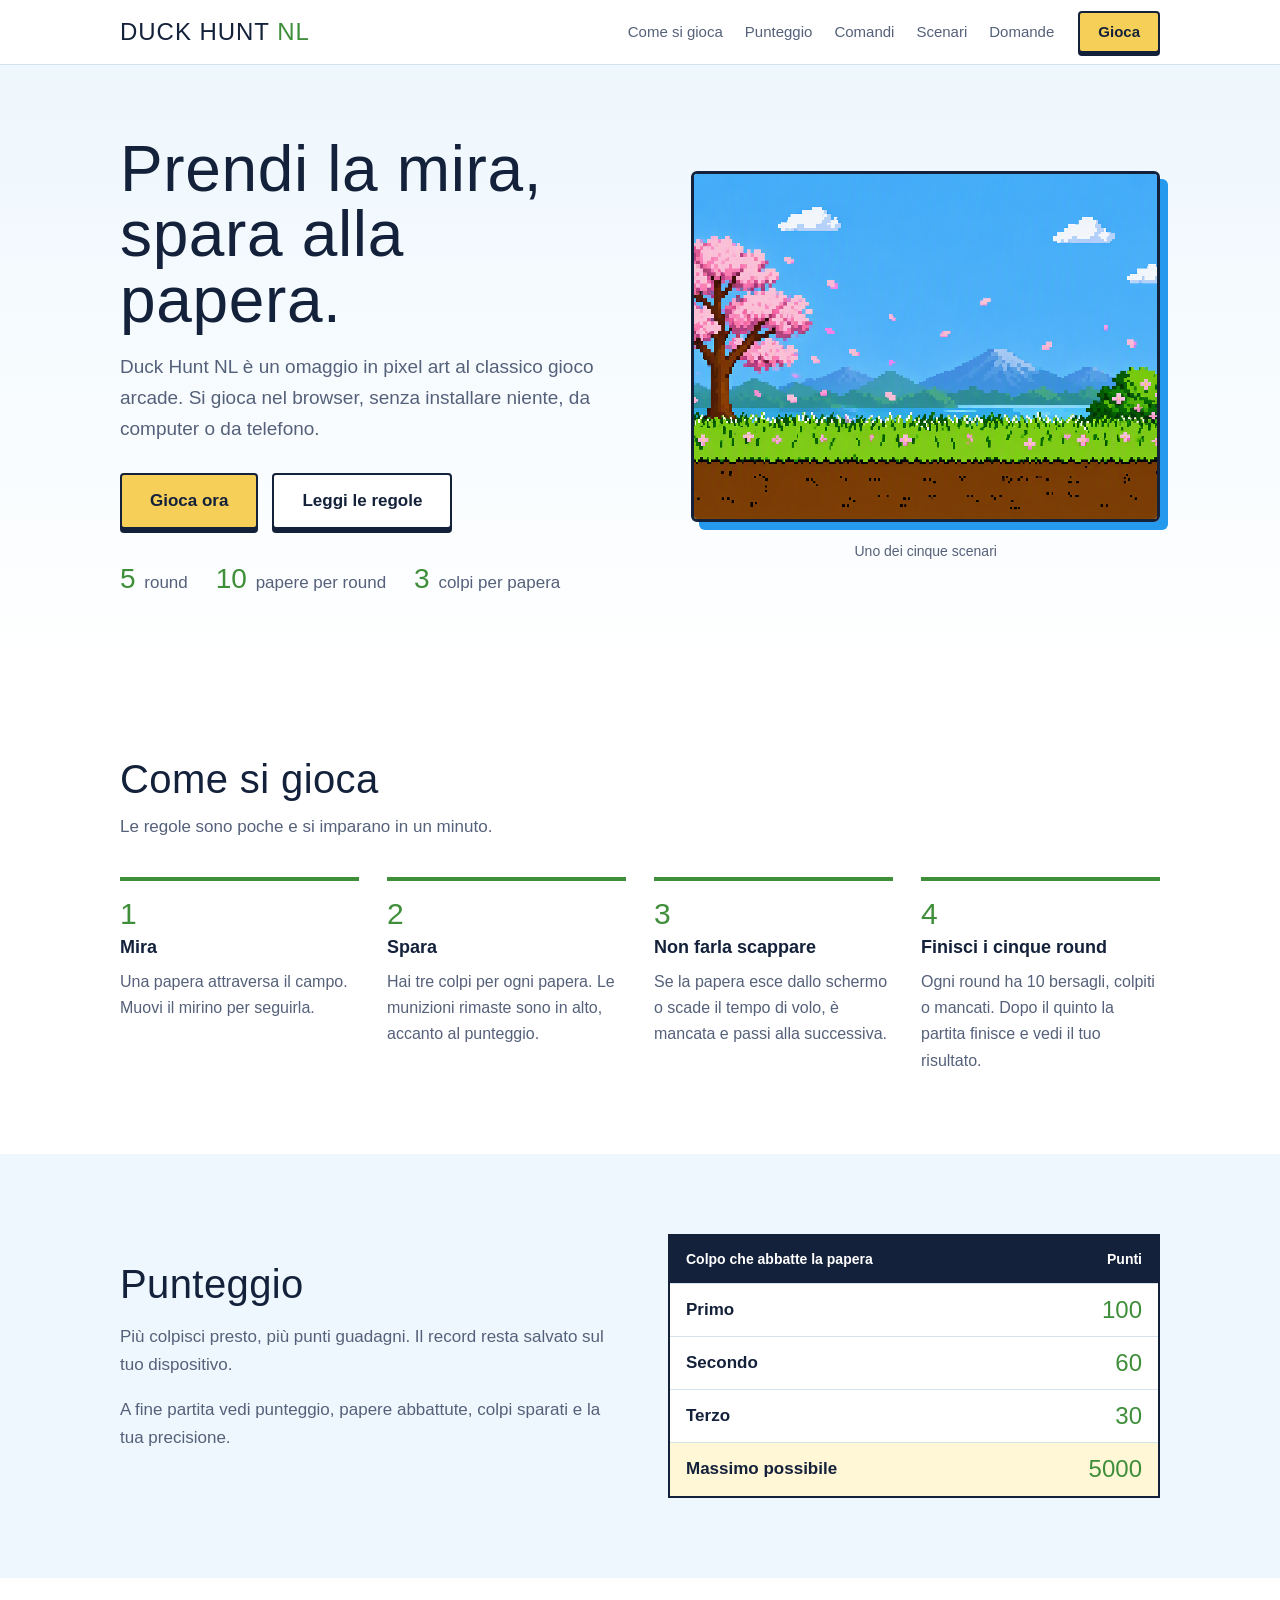
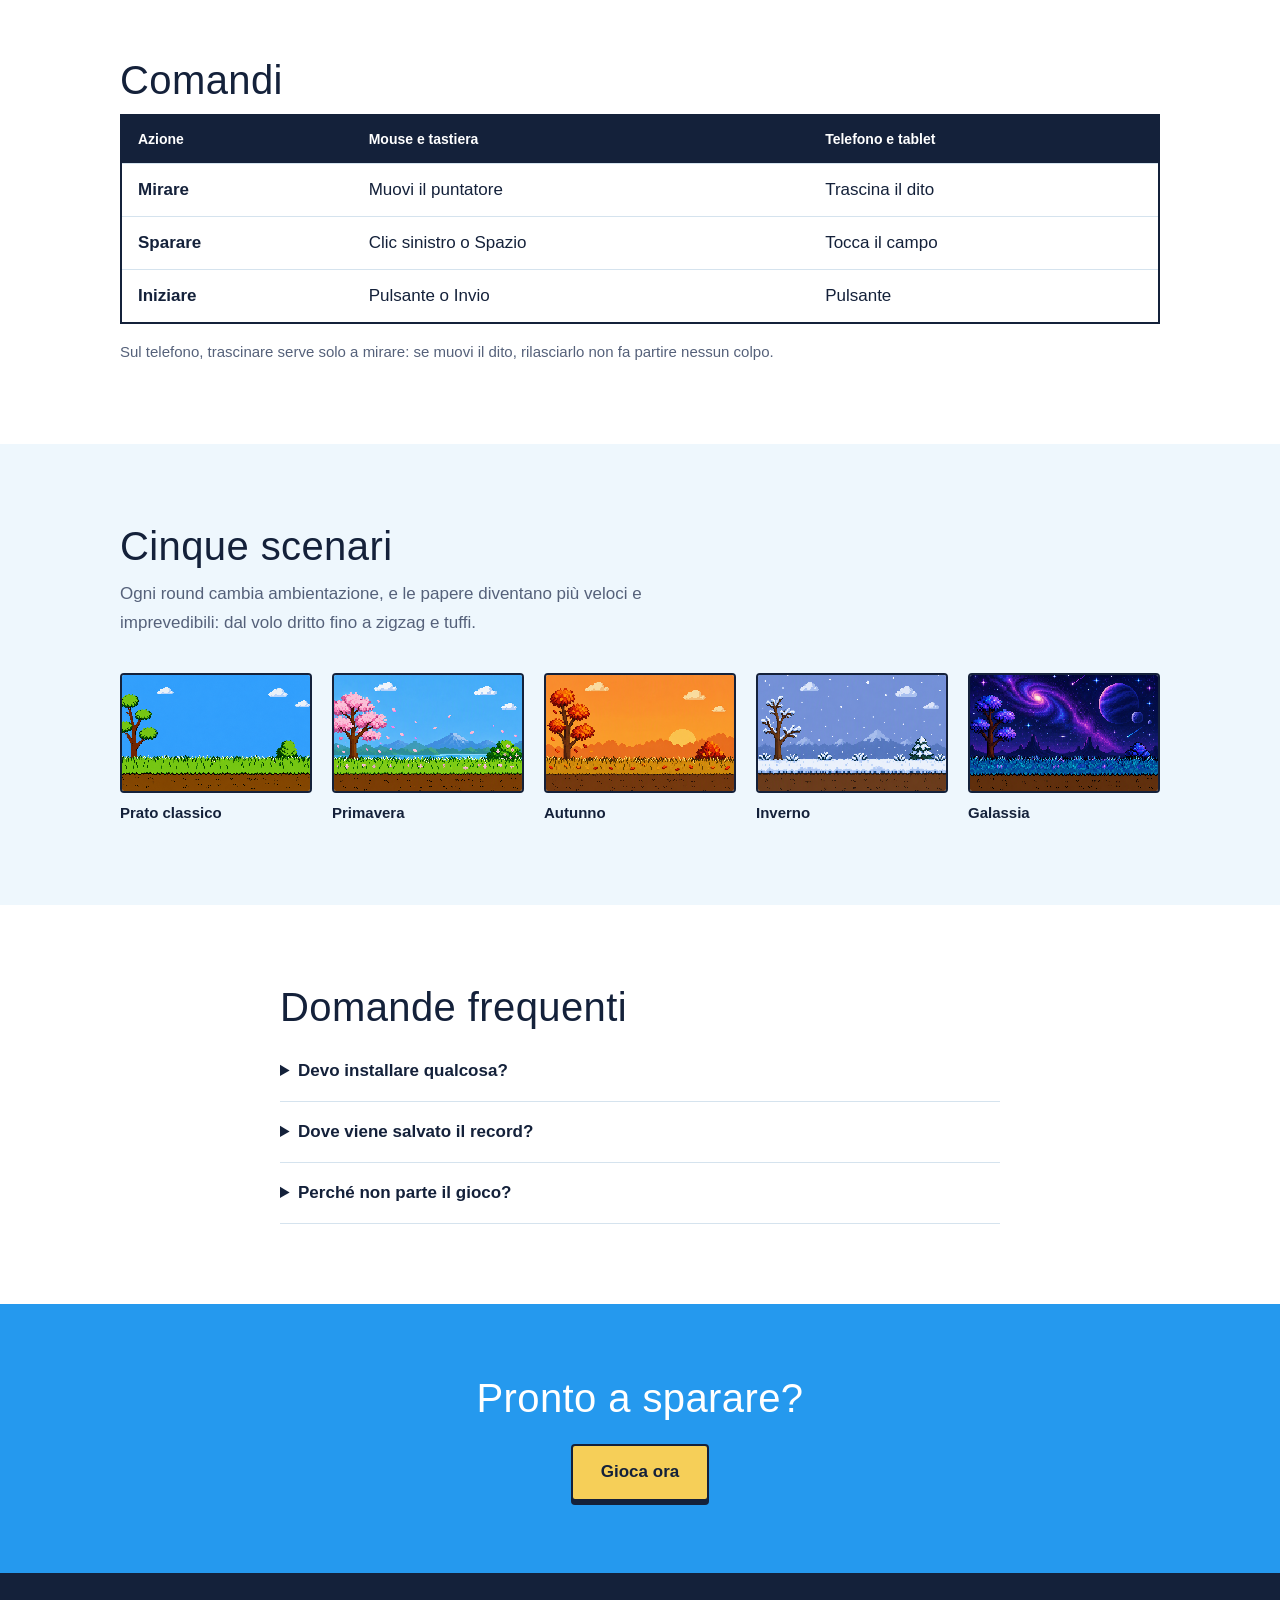
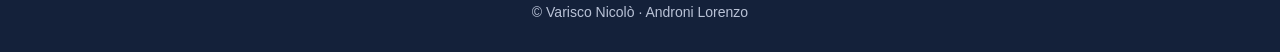
==== sito/index.html @ cf4574ee "tolta cartella" ====
<!doctype html>
<html lang="it">
<head>
    <meta charset="UTF-8">
    <meta name="viewport" content="width=device-width, initial-scale=1">
    <meta name="description" content="Duck Hunt NL: un gioco di caccia alle papere in pixel art. Scopri come si gioca, i comandi e il punteggio.">
    <title>Duck Hunt NL — Il gioco delle papere in pixel art</title>
    <link rel="stylesheet" href="sito.css">
</head>
<body>
    <header class="nav">
        <div class="wrap nav-inner">
            <a class="logo" href="#top">Duck Hunt <span>NL</span></a>
            <nav aria-label="Principale">
                <a href="#come-si-gioca">Come si gioca</a>
                <a href="#punteggio">Punteggio</a>
                <a href="#comandi">Comandi</a>
                <a href="#scenari">Scenari</a>
                <a href="#domande">Domande</a>
            </nav>
            <a class="btn btn-small" href="../index.html">Gioca</a>
        </div>
    </header>

    <main id="top">
        <section class="hero">
            <div class="wrap hero-inner">
                <div class="hero-text">
                    <h1>Prendi la mira, spara alla papera.</h1>
                    <p>Duck Hunt NL è un omaggio in pixel art al classico gioco arcade. Si gioca nel browser, senza installare niente, da computer o da telefono.</p>
                    <div class="actions">
                        <a class="btn" href="../index.html">Gioca ora</a>
                        <a class="btn btn-ghost" href="#come-si-gioca">Leggi le regole</a>
                    </div>
                    <ul class="facts">
                        <li><strong>5</strong> round</li>
                        <li><strong>10</strong> papere per round</li>
                        <li><strong>3</strong> colpi per papera</li>
                    </ul>
                </div>
                <figure class="hero-art">
                    <img src="../img/sfondo primavera.png" alt="Uno degli scenari del gioco: un prato in primavera">
                    <figcaption>Uno dei cinque scenari</figcaption>
                </figure>
            </div>
        </section>

        <section class="section" id="come-si-gioca">
            <div class="wrap">
                <h2>Come si gioca</h2>
                <p class="intro">Le regole sono poche e si imparano in un minuto.</p>
                <ol class="steps">
                    <li>
                        <h3>Mira</h3>
                        <p>Una papera attraversa il campo. Muovi il mirino per seguirla.</p>
                    </li>
                    <li>
                        <h3>Spara</h3>
                        <p>Hai tre colpi per ogni papera. Le munizioni rimaste sono in alto, accanto al punteggio.</p>
                    </li>
                    <li>
                        <h3>Non farla scappare</h3>
                        <p>Se la papera esce dallo schermo o scade il tempo di volo, è mancata e passi alla successiva.</p>
                    </li>
                    <li>
                        <h3>Finisci i cinque round</h3>
                        <p>Ogni round ha 10 bersagli, colpiti o mancati. Dopo il quinto la partita finisce e vedi il tuo risultato.</p>
                    </li>
                </ol>
            </div>
        </section>

        <section class="section alt" id="punteggio">
            <div class="wrap split">
                <div>
                    <h2>Punteggio</h2>
                    <p>Più colpisci presto, più punti guadagni. Il record resta salvato sul tuo dispositivo.</p>
                    <p>A fine partita vedi punteggio, papere abbattute, colpi sparati e la tua precisione.</p>
                </div>
                <table class="points">
                    <thead>
                        <tr><th scope="col">Colpo che abbatte la papera</th><th scope="col">Punti</th></tr>
                    </thead>
                    <tbody>
                        <tr><th scope="row">Primo</th><td>100</td></tr>
                        <tr><th scope="row">Secondo</th><td>60</td></tr>
                        <tr><th scope="row">Terzo</th><td>30</td></tr>
                        <tr class="total"><th scope="row">Massimo possibile</th><td>5000</td></tr>
                    </tbody>
                </table>
            </div>
        </section>

        <section class="section" id="comandi">
            <div class="wrap">
                <h2>Comandi</h2>
                <div class="table-wrap">
                    <table class="controls">
                        <thead>
                            <tr><th scope="col">Azione</th><th scope="col">Mouse e tastiera</th><th scope="col">Telefono e tablet</th></tr>
                        </thead>
                        <tbody>
                            <tr><th scope="row">Mirare</th><td>Muovi il puntatore</td><td>Trascina il dito</td></tr>
                            <tr><th scope="row">Sparare</th><td>Clic sinistro o Spazio</td><td>Tocca il campo</td></tr>
                            <tr><th scope="row">Iniziare</th><td>Pulsante o Invio</td><td>Pulsante</td></tr>
                        </tbody>
                    </table>
                </div>
                <p class="note">Sul telefono, trascinare serve solo a mirare: se muovi il dito, rilasciarlo non fa partire nessun colpo.</p>
            </div>
        </section>

        <section class="section alt" id="scenari">
            <div class="wrap">
                <h2>Cinque scenari</h2>
                <p class="intro">Ogni round cambia ambientazione, e le papere diventano più veloci e imprevedibili: dal volo dritto fino a zigzag e tuffi.</p>
                <ul class="scenes">
                    <li><img src="../img/sfondo.png" alt="" loading="lazy"><span>Prato classico</span></li>
                    <li><img src="../img/sfondo primavera.png" alt="" loading="lazy"><span>Primavera</span></li>
                    <li><img src="../img/sfondo autunno.png" alt="" loading="lazy"><span>Autunno</span></li>
                    <li><img src="../img/sfondo inverno.png" alt="" loading="lazy"><span>Inverno</span></li>
                    <li><img src="../img/sfondo galassia.png" alt="" loading="lazy"><span>Galassia</span></li>
                </ul>
            </div>
        </section>

        <section class="section" id="domande">
            <div class="wrap narrow">
                <h2>Domande frequenti</h2>
                <details>
                    <summary>Devo installare qualcosa?</summary>
                    <p>No. Il gioco funziona direttamente nel browser, anche da telefono.</p>
                </details>
                <details>
                    <summary>Dove viene salvato il record?</summary>
                    <p>Nel browser del dispositivo che usi. Se il browser blocca il salvataggio, per esempio in navigazione privata, il gioco funziona lo stesso ma il record non resta.</p>
                </details>
                <details>
                    <summary>Perché non parte il gioco?</summary>
                    <p>Controlla che la cartella delle immagini sia accanto ai file del gioco. Se mancano, compare la schermata “Grafica non disponibile”.</p>
                </details>
            </div>
        </section>

        <section class="cta">
            <div class="wrap">
                <h2>Pronto a sparare?</h2>
                <a class="btn" href="../index.html">Gioca ora</a>
            </div>
        </section>
    </main>

    <footer>
        <div class="wrap">
            <p>&copy; Varisco Nicolò · Androni Lorenzo</p>
        </div>
    </footer>
</body>
</html>
---- sito/sito.css ----
:root {
    --ink: #14213a;
    --muted: #55617a;
    --bg: #ffffff;
    --bg-alt: #eef7fd;
    --line: #d5e3ee;
    --sky: #2599ee;
    --grass: #3f8f3a;
    --yellow: #f6cf58;
    --yellow-dark: #c9a02c;
    --brown: #714125;
    --display: Impact, "Arial Narrow", sans-serif;
    --body: "Trebuchet MS", Arial, sans-serif;
}

* { box-sizing: border-box; }
html { scroll-behavior: smooth; scroll-padding-top: 72px; }

body {
    margin: 0;
    min-width: 320px;
    background: var(--bg);
    color: var(--ink);
    font: 17px/1.65 var(--body);
}

img { max-width: 100%; display: block; }
a:focus-visible, summary:focus-visible { outline: 3px solid var(--sky); outline-offset: 3px; }

.wrap { width: min(1040px, 100% - 40px); margin: 0 auto; }
.narrow { width: min(720px, 100% - 40px); }

/* ---------- Menu ---------- */
.nav {
    position: sticky;
    top: 0;
    z-index: 10;
    background: rgba(255, 255, 255, .94);
    border-bottom: 1px solid var(--line);
    backdrop-filter: blur(8px);
}

.nav-inner { display: flex; align-items: center; gap: 24px; min-height: 64px; }

.logo {
    margin-right: auto;
    color: var(--ink);
    font: 400 24px/1 var(--display);
    letter-spacing: .04em;
    text-decoration: none;
    text-transform: uppercase;
}
.logo span { color: var(--grass); }

.nav nav { display: flex; gap: 22px; }
.nav nav a { color: var(--muted); font-size: 15px; text-decoration: none; }
.nav nav a:hover { color: var(--ink); }

/* ---------- Pulsanti ---------- */
.btn {
    display: inline-block;
    padding: 12px 28px;
    border: 2px solid var(--ink);
    border-radius: 4px;
    background: var(--yellow);
    color: var(--ink);
    font-weight: 700;
    text-decoration: none;
    box-shadow: 0 4px 0 var(--ink);
    transition: transform 100ms ease, box-shadow 100ms ease;
}
.btn:hover { transform: translateY(2px); box-shadow: 0 2px 0 var(--ink); }
.btn:active { transform: translateY(4px); box-shadow: none; }
.btn-small { padding: 7px 18px; font-size: 15px; box-shadow: 0 3px 0 var(--ink); }
.btn-ghost { background: var(--bg); }

/* ---------- Hero ---------- */
.hero { padding: 72px 0 80px; background: linear-gradient(var(--bg-alt), var(--bg)); }
.hero-inner { display: grid; grid-template-columns: 1.1fr 1fr; gap: 56px; align-items: center; }

h1 {
    margin: 0 0 18px;
    font: 400 clamp(40px, 6vw, 64px)/1.02 var(--display);
    letter-spacing: .01em;
}

.hero-text p { max-width: 46ch; margin: 0 0 28px; color: var(--muted); font-size: 19px; }
.actions { display: flex; flex-wrap: wrap; gap: 14px; }

.facts { display: flex; flex-wrap: wrap; gap: 8px 28px; margin: 36px 0 0; padding: 0; list-style: none; color: var(--muted); }
.facts strong { color: var(--grass); font: 400 28px/1 var(--display); margin-right: 4px; }

.hero-art { margin: 0; }
.hero-art img {
    width: 100%;
    aspect-ratio: 4 / 3;
    object-fit: cover;
    border: 3px solid var(--ink);
    border-radius: 6px;
    box-shadow: 8px 8px 0 var(--sky);
    image-rendering: pixelated;
}
.hero-art figcaption { margin-top: 18px; color: var(--muted); font-size: 14px; text-align: center; }

/* ---------- Sezioni ---------- */
.section { padding: 80px 0; }
.alt { background: var(--bg-alt); }

h2 { margin: 0 0 12px; font: 400 clamp(30px, 4vw, 40px)/1.1 var(--display); letter-spacing: .01em; }
h3 { margin: 0 0 6px; font-size: 18px; }
.intro { max-width: 56ch; margin: 0 0 36px; color: var(--muted); }

.steps {
    display: grid;
    grid-template-columns: repeat(auto-fit, minmax(220px, 1fr));
    gap: 28px;
    margin: 0;
    padding: 0;
    list-style: none;
    counter-reset: passo;
}
.steps li { padding-top: 18px; border-top: 4px solid var(--grass); counter-increment: passo; }
.steps li::before { content: counter(passo); display: block; margin-bottom: 4px; color: var(--grass); font: 400 30px/1 var(--display); }
.steps p { margin: 0; color: var(--muted); font-size: 16px; }

.split { display: grid; grid-template-columns: 1fr 1fr; gap: 56px; align-items: center; }
.split p { color: var(--muted); }

table { width: 100%; border-collapse: collapse; background: var(--bg); border: 2px solid var(--ink); }
th, td { padding: 12px 16px; border-bottom: 1px solid var(--line); text-align: left; }
thead th { background: var(--ink); color: #fff; font-size: 14px; }
tbody th { font-weight: 700; }
tbody tr:last-child th, tbody tr:last-child td { border-bottom: 0; }
.points td { font: 400 24px/1 var(--display); text-align: right; color: var(--grass); }
.points thead th:last-child { text-align: right; }
.points .total th, .points .total td { background: #fff7d6; }

.table-wrap { overflow-x: auto; }
.note { margin: 16px 0 0; color: var(--muted); font-size: 15px; }

.scenes {
    display: grid;
    grid-template-columns: repeat(auto-fill, minmax(180px, 1fr));
    gap: 20px;
    margin: 0;
    padding: 0;
    list-style: none;
}
.scenes img {
    width: 100%;
    aspect-ratio: 16 / 10;
    object-fit: cover;
    border: 2px solid var(--ink);
    border-radius: 4px;
    image-rendering: pixelated;
}
.scenes span { display: block; margin-top: 8px; font-size: 15px; font-weight: 700; }

details { border-bottom: 1px solid var(--line); }
summary { padding: 16px 0; font-weight: 700; cursor: pointer; }
details p { margin: 0 0 16px; color: var(--muted); }

.cta { padding: 72px 0; background: var(--sky); text-align: center; }
.cta h2 { color: #fff; margin-bottom: 24px; }

footer { padding: 28px 0; background: var(--ink); color: #b9c2d6; font-size: 14px; text-align: center; }
footer p { margin: 0; }

@media (max-width: 800px) {
    .nav nav { display: none; }
    .hero { padding: 48px 0 56px; }
    .hero-inner, .split { grid-template-columns: 1fr; gap: 36px; }
    .section { padding: 56px 0; }
}

@media (prefers-reduced-motion: reduce) {
    html { scroll-behavior: auto; }
    .btn { transition: none; }
}
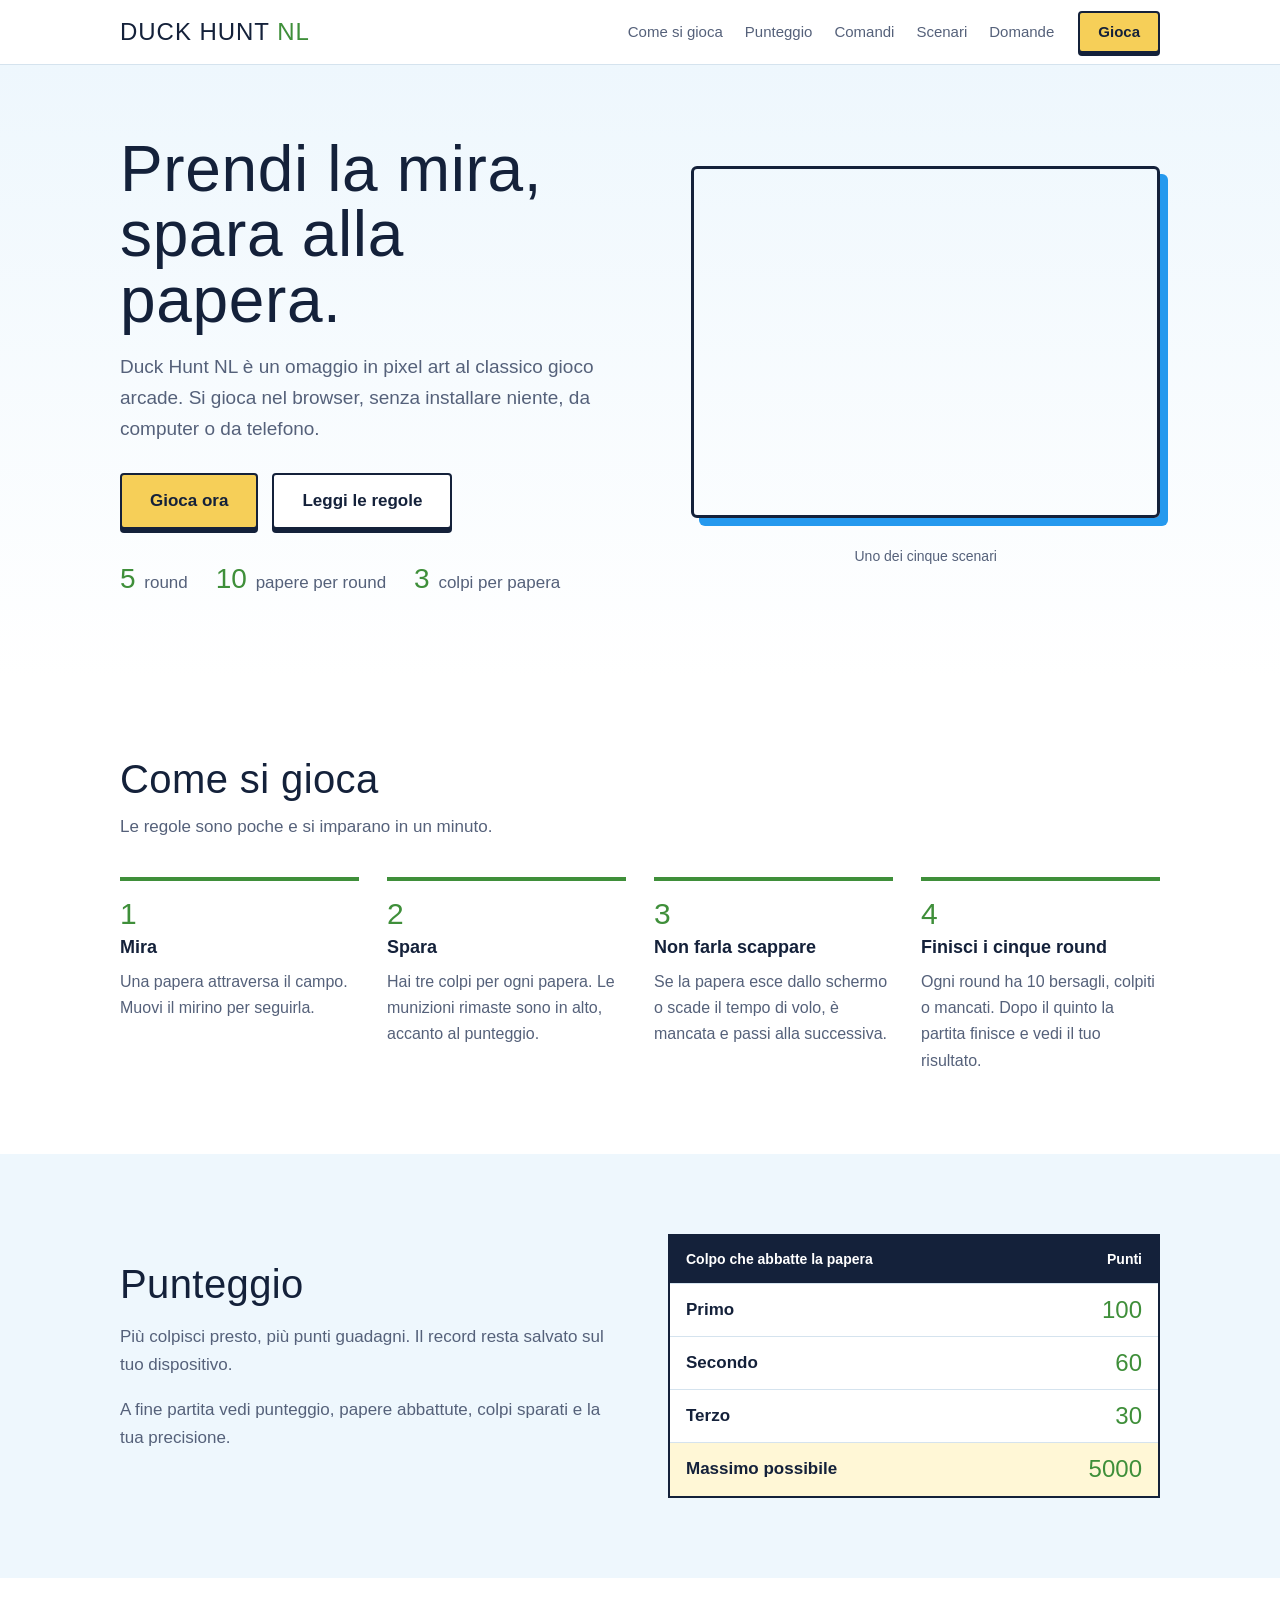
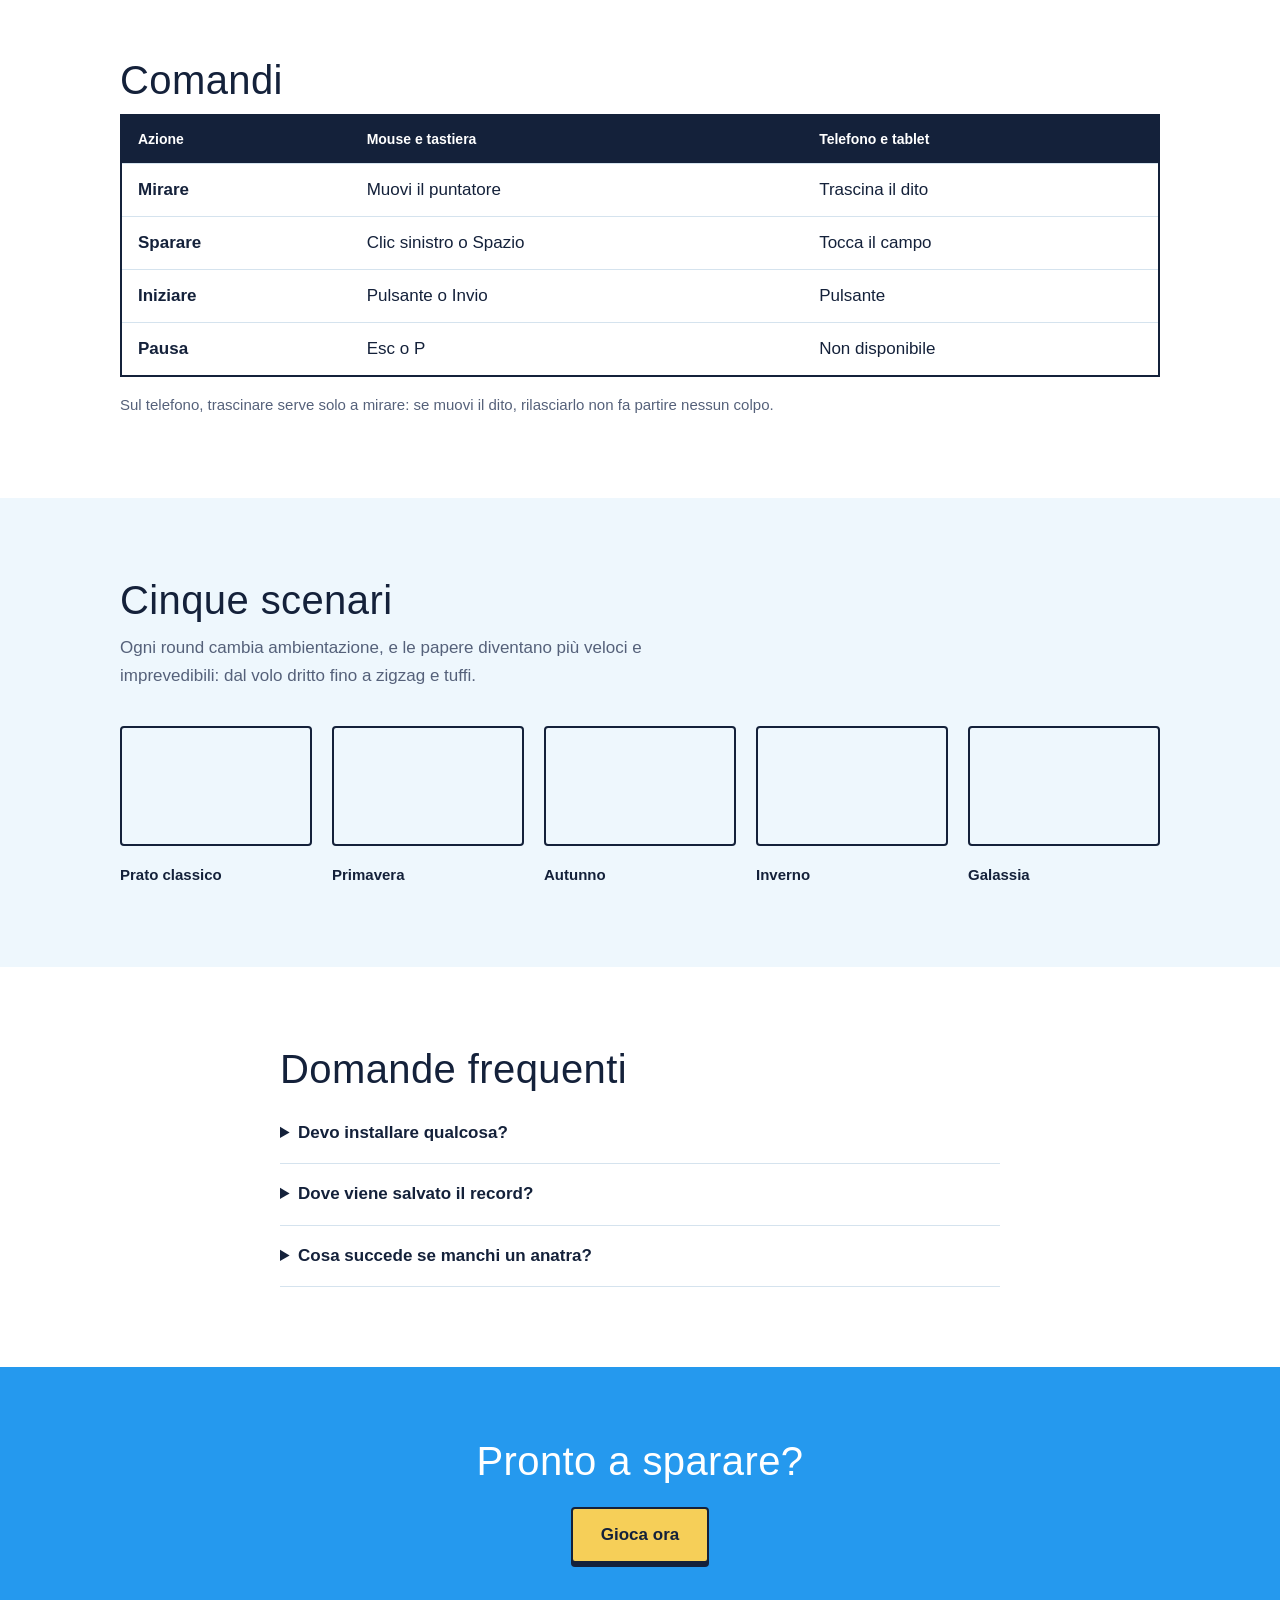
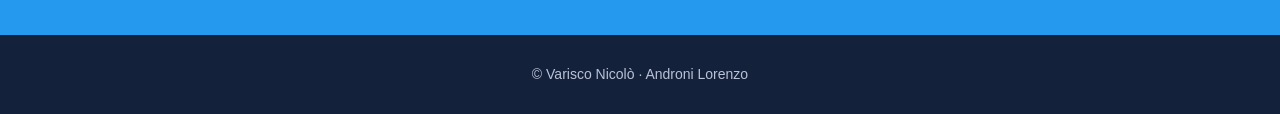
==== commit 842c08a6: "add" ====
--- a/sito/index.html
+++ b/sito/index.html
@@ -39,7 +39,9 @@
                     </ul>
                 </div>
                 <figure class="hero-art">
-                    <img src="../img/sfondo primavera.png" alt="Uno degli scenari del gioco: un prato in primavera">
+                    <video autoplay muted loop playsinline preload="metadata" aria-hidden="true">
+                        <source src="../gif/sfondo_primavera_50fps.mp4" type="video/mp4">
+                    </video>
                     <figcaption>Uno dei cinque scenari</figcaption>
                 </figure>
             </div>
@@ -103,6 +105,7 @@
                             <tr><th scope="row">Mirare</th><td>Muovi il puntatore</td><td>Trascina il dito</td></tr>
                             <tr><th scope="row">Sparare</th><td>Clic sinistro o Spazio</td><td>Tocca il campo</td></tr>
                             <tr><th scope="row">Iniziare</th><td>Pulsante o Invio</td><td>Pulsante</td></tr>
+                            <tr><th scope="row">Pausa</th><td>Esc o P</td><td>Non disponibile</td></tr>
                         </tbody>
                     </table>
                 </div>
@@ -115,11 +118,11 @@
                 <h2>Cinque scenari</h2>
                 <p class="intro">Ogni round cambia ambientazione, e le papere diventano più veloci e imprevedibili: dal volo dritto fino a zigzag e tuffi.</p>
                 <ul class="scenes">
-                    <li><img src="../img/sfondo.png" alt="" loading="lazy"><span>Prato classico</span></li>
-                    <li><img src="../img/sfondo primavera.png" alt="" loading="lazy"><span>Primavera</span></li>
-                    <li><img src="../img/sfondo autunno.png" alt="" loading="lazy"><span>Autunno</span></li>
-                    <li><img src="../img/sfondo inverno.png" alt="" loading="lazy"><span>Inverno</span></li>
-                    <li><img src="../img/sfondo galassia.png" alt="" loading="lazy"><span>Galassia</span></li>
+                    <li><video autoplay muted loop playsinline preload="metadata" aria-hidden="true"><source src="../gif/sfondo_classico_50fps.mp4" type="video/mp4"></video><span>Prato classico</span></li>
+                    <li><video autoplay muted loop playsinline preload="metadata" aria-hidden="true"><source src="../gif/sfondo_primavera_50fps.mp4" type="video/mp4"></video><span>Primavera</span></li>
+                    <li><video autoplay muted loop playsinline preload="metadata" aria-hidden="true"><source src="../gif/sfondo_autunno_50fps.mp4" type="video/mp4"></video><span>Autunno</span></li>
+                    <li><video autoplay muted loop playsinline preload="metadata" aria-hidden="true"><source src="../gif/sfondo_inverno_50fps.mp4" type="video/mp4"></video><span>Inverno</span></li>
+                    <li><video autoplay muted loop playsinline preload="metadata" aria-hidden="true"><source src="../gif/sfondo_notte_50fps.mp4" type="video/mp4"></video><span>Galassia</span></li>
                 </ul>
             </div>
         </section>
@@ -136,8 +139,8 @@
                     <p>Nel browser del dispositivo che usi. Se il browser blocca il salvataggio, per esempio in navigazione privata, il gioco funziona lo stesso ma il record non resta.</p>
                 </details>
                 <details>
-                    <summary>Perché non parte il gioco?</summary>
-                    <p>Controlla che la cartella delle immagini sia accanto ai file del gioco. Se mancano, compare la schermata “Grafica non disponibile”.</p>
+                    <summary>Cosa succede se manchi un anatra?</summary>
+                    <p>Se manchi un anatra non fai punti.</p>
                 </details>
             </div>
         </section>
--- a/sito/sito.css
+++ b/sito/sito.css
@@ -91,7 +91,7 @@
 .facts strong { color: var(--grass); font: 400 28px/1 var(--display); margin-right: 4px; }
 
 .hero-art { margin: 0; }
-.hero-art img {
+.hero-art video {
     width: 100%;
     aspect-ratio: 4 / 3;
     object-fit: cover;
@@ -146,7 +146,7 @@
     padding: 0;
     list-style: none;
 }
-.scenes img {
+.scenes video {
     width: 100%;
     aspect-ratio: 16 / 10;
     object-fit: cover;
